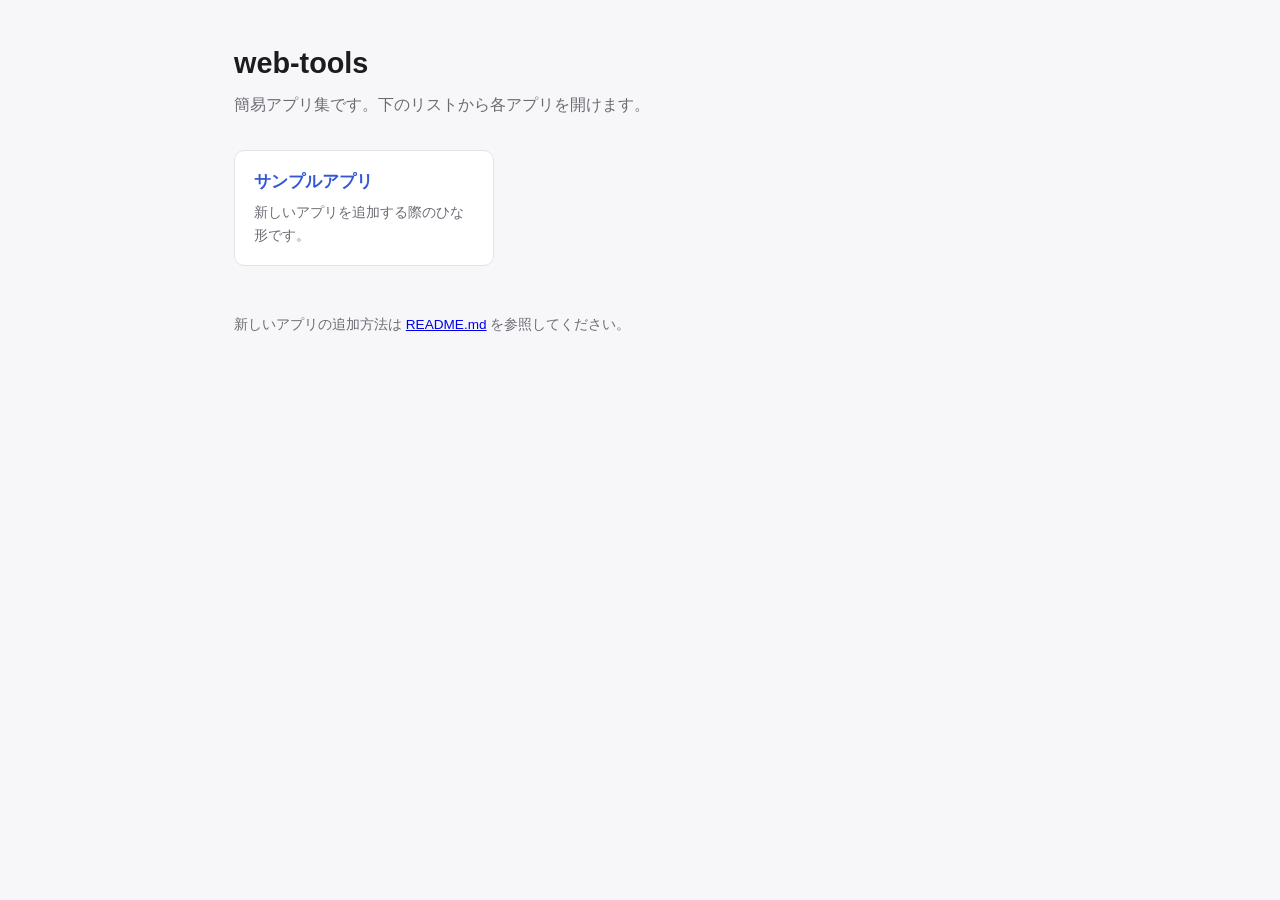
==== index.html @ a90d9e9c "Add GitHub Pages template for hosting multiple simple apps Adds an index page that lists linked apps" ====
<!doctype html>
<html lang="ja">
<head>
<meta charset="utf-8">
<meta name="viewport" content="width=device-width, initial-scale=1">
<title>web-tools</title>
<link rel="stylesheet" href="assets/style.css">
</head>
<body>
<div class="page">
  <header class="page-header">
    <h1>web-tools</h1>
    <p>簡易アプリ集です。下のリストから各アプリを開けます。</p>
  </header>

  <div id="app-grid" class="app-grid"></div>
  <p id="empty-state" class="empty-state" hidden>アプリがまだ登録されていません。</p>

  <footer class="page-footer">
    <p>新しいアプリの追加方法は <a href="README.md">README.md</a> を参照してください。</p>
  </footer>
</div>

<script>
  fetch('apps.json')
    .then((res) => res.json())
    .then((apps) => {
      const grid = document.getElementById('app-grid');
      const empty = document.getElementById('empty-state');
      if (!apps.length) {
        empty.hidden = false;
        return;
      }
      for (const app of apps) {
        const a = document.createElement('a');
        a.className = 'app-card';
        a.href = app.path;
        const h2 = document.createElement('h2');
        h2.textContent = app.name;
        const p = document.createElement('p');
        p.textContent = app.description || '';
        a.append(h2, p);
        grid.appendChild(a);
      }
    })
    .catch((err) => {
      console.error('Failed to load apps.json', err);
      document.getElementById('empty-state').hidden = false;
    });
</script>
</body>
</html>
---- assets/style.css ----
:root {
  color-scheme: light dark;
  --bg: #f7f7f9;
  --fg: #1c1c1f;
  --card-bg: #ffffff;
  --border: #e2e2e6;
  --accent: #3457d5;
  --muted: #6b6b74;
}

@media (prefers-color-scheme: dark) {
  :root {
    --bg: #17181c;
    --fg: #eaeaef;
    --card-bg: #212228;
    --border: #33343a;
    --accent: #7d94ff;
    --muted: #9a9aa2;
  }
}

* {
  box-sizing: border-box;
}

body {
  margin: 0;
  font-family: -apple-system, BlinkMacSystemFont, "Segoe UI", "Hiragino Kaku Gothic ProN", Meiryo, sans-serif;
  background: var(--bg);
  color: var(--fg);
  line-height: 1.6;
}

.page {
  max-width: 860px;
  margin: 0 auto;
  padding: 2.5rem 1.5rem 4rem;
}

header.page-header {
  margin-bottom: 2rem;
}

header.page-header h1 {
  margin: 0 0 0.4rem;
  font-size: 1.8rem;
}

header.page-header p {
  margin: 0;
  color: var(--muted);
}

.back-link {
  display: inline-block;
  margin-bottom: 1.5rem;
  color: var(--accent);
  text-decoration: none;
  font-size: 0.95rem;
}

.back-link:hover {
  text-decoration: underline;
}

.app-grid {
  display: grid;
  grid-template-columns: repeat(auto-fill, minmax(230px, 1fr));
  gap: 1rem;
}

.app-card {
  display: block;
  background: var(--card-bg);
  border: 1px solid var(--border);
  border-radius: 10px;
  padding: 1.1rem 1.2rem;
  text-decoration: none;
  color: inherit;
  transition: border-color 0.15s ease, transform 0.15s ease;
}

.app-card:hover {
  border-color: var(--accent);
  transform: translateY(-2px);
}

.app-card h2 {
  margin: 0 0 0.35rem;
  font-size: 1.05rem;
  color: var(--accent);
}

.app-card p {
  margin: 0;
  font-size: 0.9rem;
  color: var(--muted);
}

.empty-state {
  color: var(--muted);
}

footer.page-footer {
  margin-top: 3rem;
  color: var(--muted);
  font-size: 0.85rem;
}
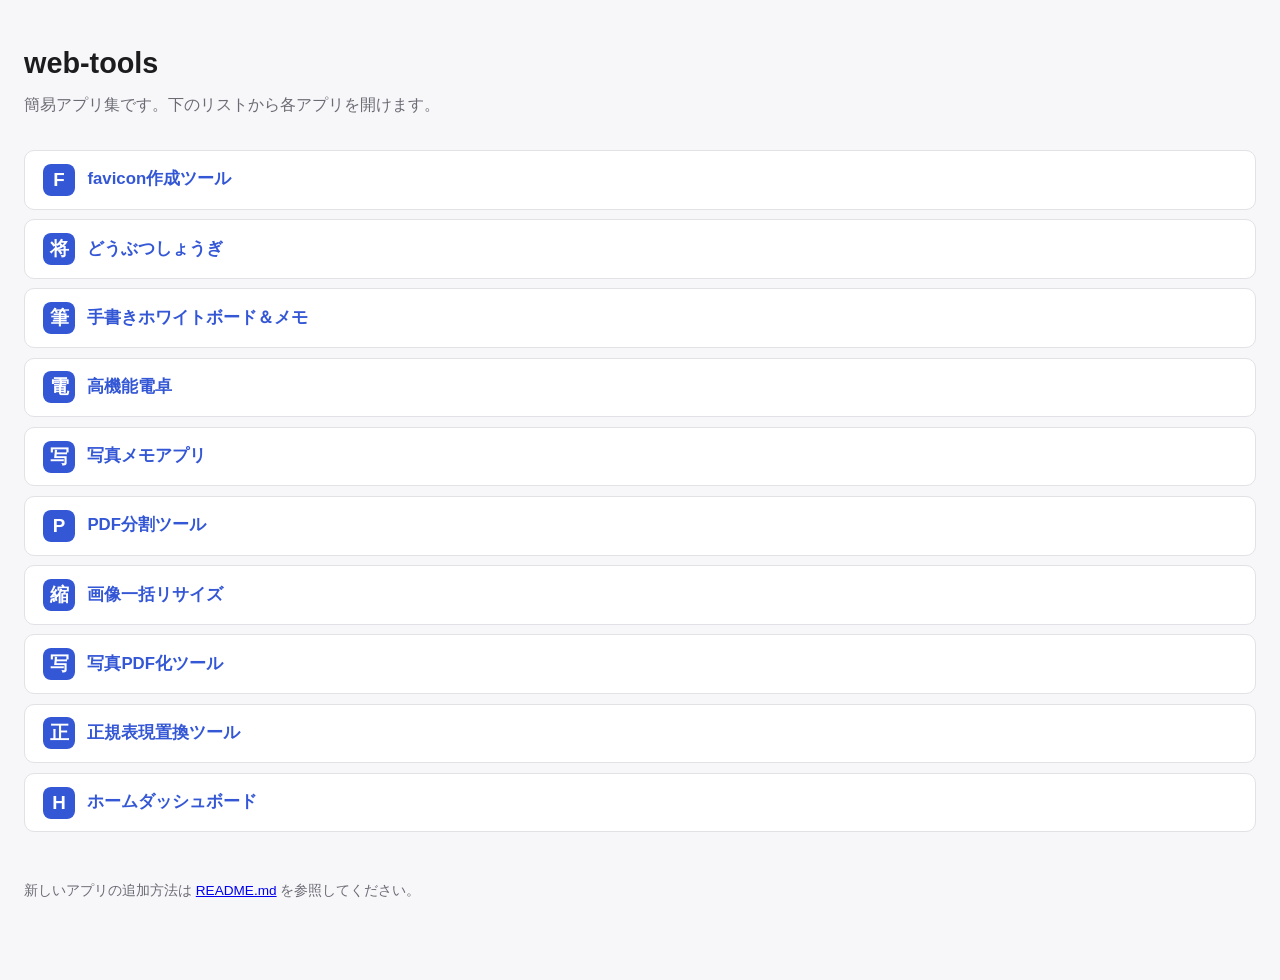
==== commit 7e646972: "トップページのアプリカードをアイコン+タイトルのみの1列リストに変更 各アプリの icon.svg とアプリ名を横並びで表示するシンプルな行を縦1列に並べる形式に変更し、説明文(description" ====
--- a/index.html
+++ b/index.html
@@ -35,11 +35,12 @@
         const a = document.createElement('a');
         a.className = 'app-card';
         a.href = app.path;
+        const icon = document.createElement('img');
+        icon.src = app.path + 'icon.svg';
+        icon.alt = '';
         const h2 = document.createElement('h2');
         h2.textContent = app.name;
-        const p = document.createElement('p');
-        p.textContent = app.description || '';
-        a.append(h2, p);
+        a.append(icon, h2);
         grid.appendChild(a);
       }
     })
--- a/assets/style.css
+++ b/assets/style.css
@@ -32,8 +32,6 @@
 }
 
 .page {
-  max-width: 860px;
-  margin: 0 auto;
   padding: 2.5rem 1.5rem 4rem;
 }
 
@@ -64,17 +62,19 @@
 }
 
 .app-grid {
-  display: grid;
-  grid-template-columns: repeat(auto-fill, minmax(230px, 1fr));
-  gap: 1rem;
+  display: flex;
+  flex-direction: column;
+  gap: 0.6rem;
 }
 
 .app-card {
-  display: block;
+  display: flex;
+  align-items: center;
+  gap: 0.8rem;
   background: var(--card-bg);
   border: 1px solid var(--border);
   border-radius: 10px;
-  padding: 1.1rem 1.2rem;
+  padding: 0.8rem 1.1rem;
   text-decoration: none;
   color: inherit;
   transition: border-color 0.15s ease, transform 0.15s ease;
@@ -85,16 +85,17 @@
   transform: translateY(-2px);
 }
 
+.app-card img {
+  width: 32px;
+  height: 32px;
+  border-radius: 8px;
+  flex-shrink: 0;
+}
+
 .app-card h2 {
-  margin: 0 0 0.35rem;
+  margin: 0;
   font-size: 1.05rem;
   color: var(--accent);
-}
-
-.app-card p {
-  margin: 0;
-  font-size: 0.9rem;
-  color: var(--muted);
 }
 
 .empty-state {
